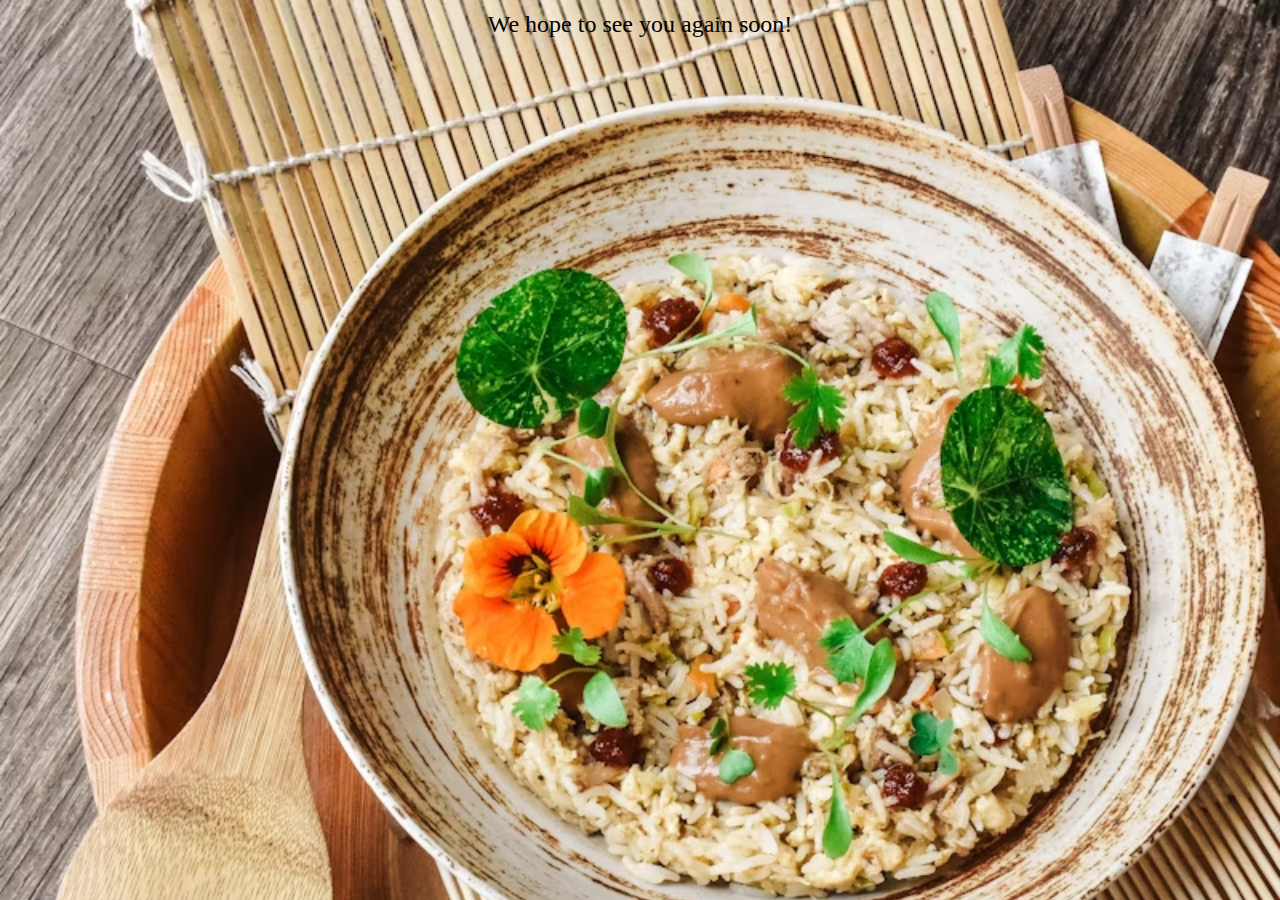
==== abe2.html @ 81884b04 "finale" ====
<!DOCTYPE html>
<html lang="en">
<head>
    <meta charset="UTF-8">
    <meta name="viewport" content="width=device-width, initial-scale=1.0">
    <title>Abe's dinning</title>
    <p style="justify-self: center;">We hope to see you again soon!</p>
    <link rel="stylesheet" href="abe.css">
</head>
<body>
    
</body>
</html>
---- abe.css ----
body {
    background: url('images/fried rice image.avif') no-repeat;
    display:block;
    background-size: cover;
}
p {
font-size: x-large;
color:black;
line-height: 4%;
justify-self: center;
text-align: center;
}
form{
    text-align: center;
    
}
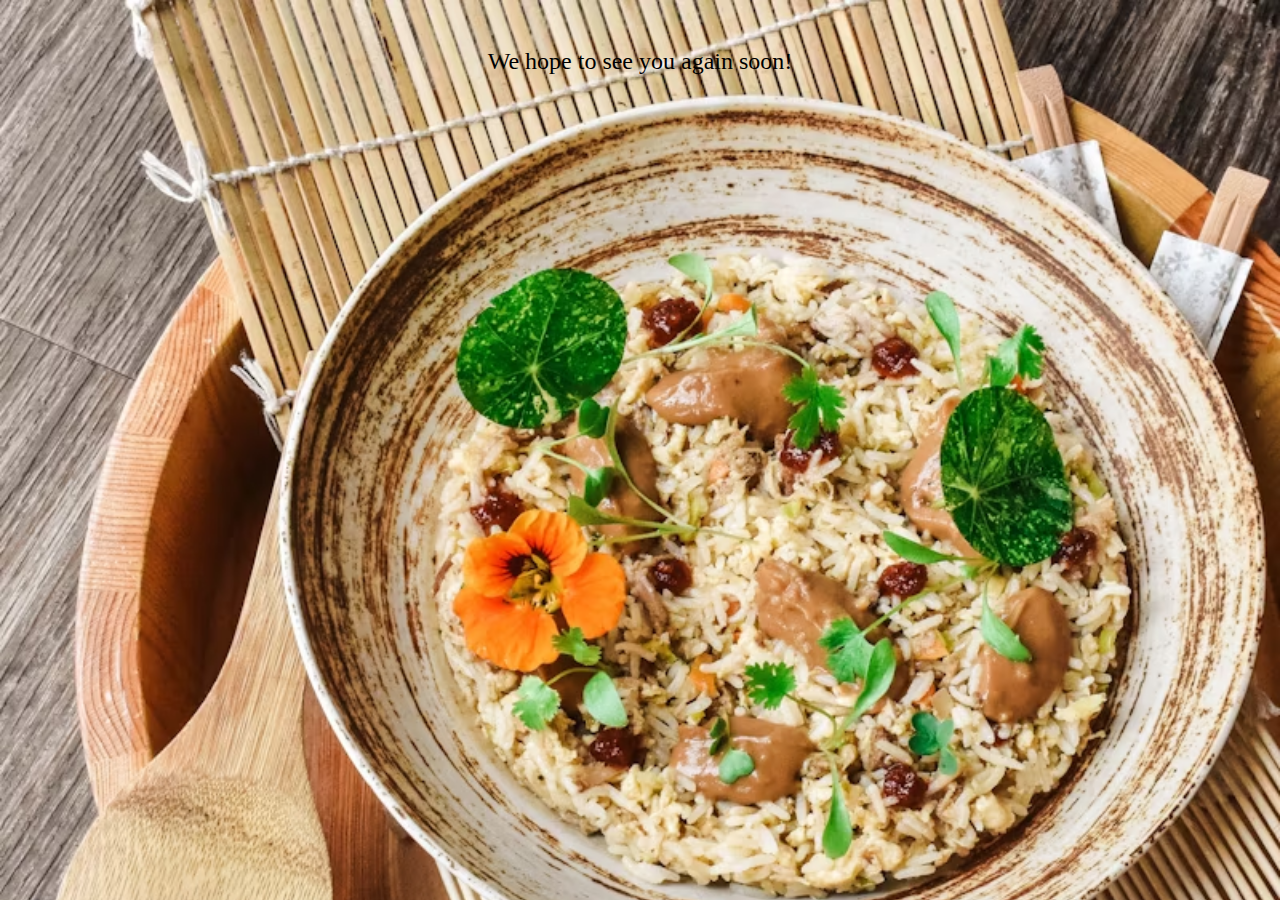
==== commit a4eb7f40: "updated" ====
--- a/abe2.html
+++ b/abe2.html
@@ -10,4 +10,4 @@
 <body>
     
 </body>
-</html>+</html>
--- a/abe.css
+++ b/abe.css
@@ -3,14 +3,32 @@
     display:block;
     background-size: cover;
 }
+
 p {
 font-size: x-large;
 color:black;
-line-height: 4%;
-justify-self: center;
+line-height: 2cm;
 text-align: center;
 }
+
 form{
-    text-align: center;
+    text-align: center;  
+}
+h1{
+    padding-bottom: 50px;
     
+}
+h2{
+    font-size: x-large;
+    color: black;
+}
+
+h3{
+    font-size: x-large;
+    color: black; 
+}
+
+h4{
+    font-size: x-large;
+    color: black; 
 }